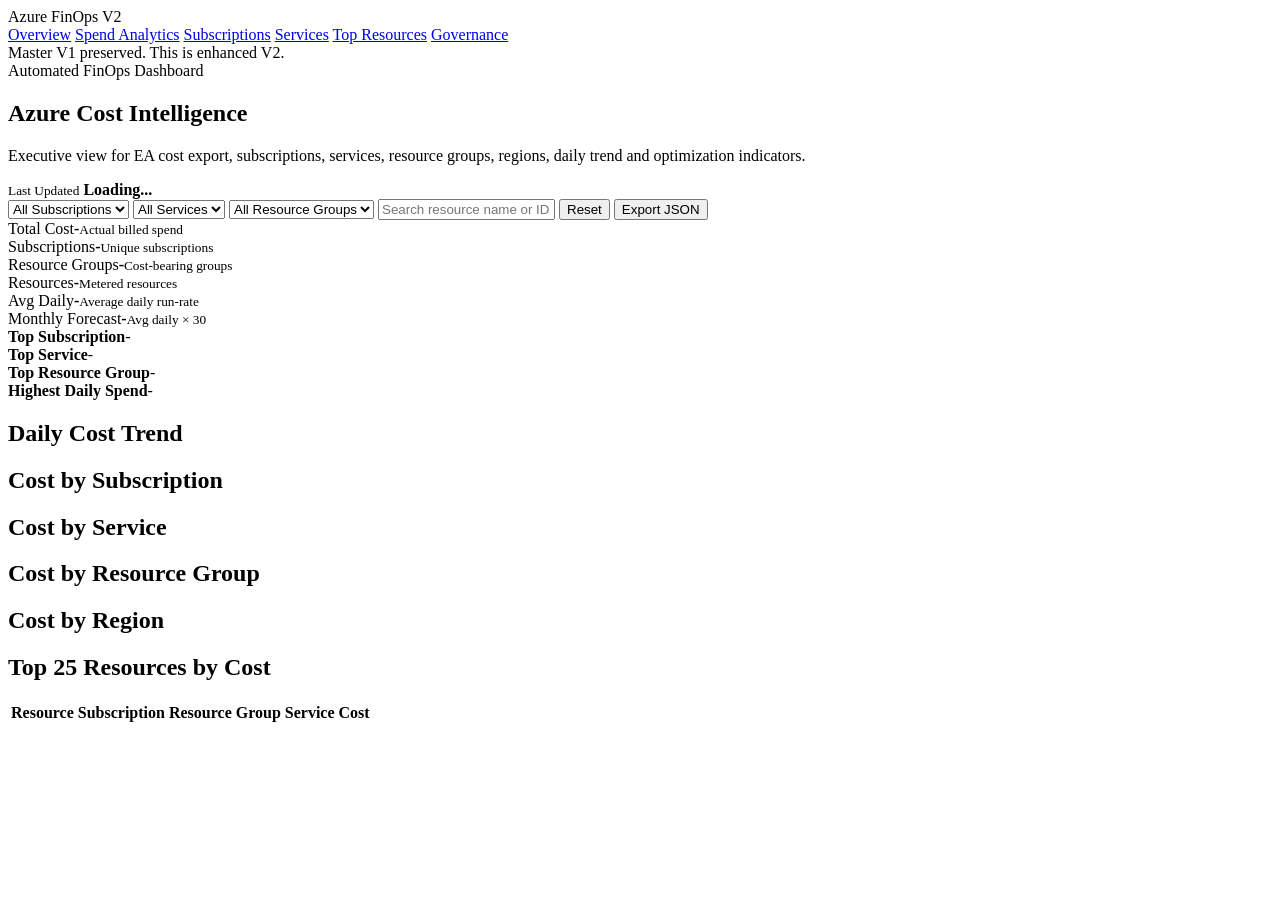
==== azure-finops-poc-v2/index.html @ 98c6f837 "Add Azure FinOps Dashboard V2 enhanced UI" ====
<!DOCTYPE html>
<html lang="en">
<head>
  <meta charset="UTF-8" />
  <meta name="viewport" content="width=device-width, initial-scale=1.0" />
  <title>Azure FinOps Dashboard V2</title>
  <link rel="stylesheet" href="v2.css" />
</head>
<body>
<div class="shell">
  <aside class="side">
    <div class="logo">Azure FinOps <span>V2</span></div>
    <a href="#overview" class="active">Overview</a>
    <a href="#spend">Spend Analytics</a>
    <a href="#subscriptions">Subscriptions</a>
    <a href="#services">Services</a>
    <a href="#resources">Top Resources</a>
    <a href="#governance">Governance</a>
    <div class="mini">Master V1 preserved. This is enhanced V2.</div>
  </aside>

  <main>
    <section class="hero" id="overview">
      <div>
        <div class="eyebrow">Automated FinOps Dashboard</div>
        <h1>Azure Cost Intelligence</h1>
        <p>Executive view for EA cost export, subscriptions, services, resource groups, regions, daily trend and optimization indicators.</p>
      </div>
      <div class="refreshBox">
        <small>Last Updated</small>
        <b id="lastUpdated">Loading...</b>
        <span id="sourceBlob"></span>
      </div>
    </section>

    <section class="toolbar">
      <select id="subscriptionFilter"><option value="all">All Subscriptions</option></select>
      <select id="serviceFilter"><option value="all">All Services</option></select>
      <select id="resourceGroupFilter"><option value="all">All Resource Groups</option></select>
      <input id="resourceSearch" placeholder="Search resource name or ID" />
      <button id="resetFilters">Reset</button>
      <button id="exportJson">Export JSON</button>
    </section>

    <section class="kpis">
      <div class="kpi blue"><span>Total Cost</span><strong id="totalCost">-</strong><small>Actual billed spend</small></div>
      <div class="kpi green"><span>Subscriptions</span><strong id="subscriptionCount">-</strong><small>Unique subscriptions</small></div>
      <div class="kpi purple"><span>Resource Groups</span><strong id="resourceGroupCount">-</strong><small>Cost-bearing groups</small></div>
      <div class="kpi cyan"><span>Resources</span><strong id="resourceCount">-</strong><small>Metered resources</small></div>
      <div class="kpi orange"><span>Avg Daily</span><strong id="avgDailyCost">-</strong><small>Average daily run-rate</small></div>
      <div class="kpi red"><span>Monthly Forecast</span><strong id="monthlyRunRate">-</strong><small>Avg daily × 30</small></div>
    </section>

    <section class="insights" id="governance">
      <div><b>Top Subscription</b><span id="topSubscription">-</span></div>
      <div><b>Top Service</b><span id="topService">-</span></div>
      <div><b>Top Resource Group</b><span id="topResourceGroup">-</span></div>
      <div><b>Highest Daily Spend</b><span id="highestDay">-</span></div>
    </section>

    <section class="grid two" id="spend">
      <div class="panel"><h2>Daily Cost Trend</h2><div id="dailyTrendChart" class="trend"></div></div>
      <div class="panel"><h2>Cost by Subscription</h2><div id="subscriptionChart" class="bars"></div></div>
    </section>

    <section class="grid three" id="subscriptions">
      <div class="panel"><h2>Cost by Service</h2><div id="serviceChart" class="bars compact"></div></div>
      <div class="panel"><h2>Cost by Resource Group</h2><div id="resourceGroupChart" class="bars compact"></div></div>
      <div class="panel"><h2>Cost by Region</h2><div id="regionChart" class="bars compact"></div></div>
    </section>

    <section class="panel tablePanel" id="resources">
      <div class="panelHead"><h2>Top 25 Resources by Cost</h2><span id="tableInfo"></span></div>
      <table>
        <thead><tr><th>Resource</th><th>Subscription</th><th>Resource Group</th><th>Service</th><th>Cost</th></tr></thead>
        <tbody id="topResources"></tbody>
      </table>
    </section>
  </main>
</div>
<script src="v2.js"></script>
</body>
</html>
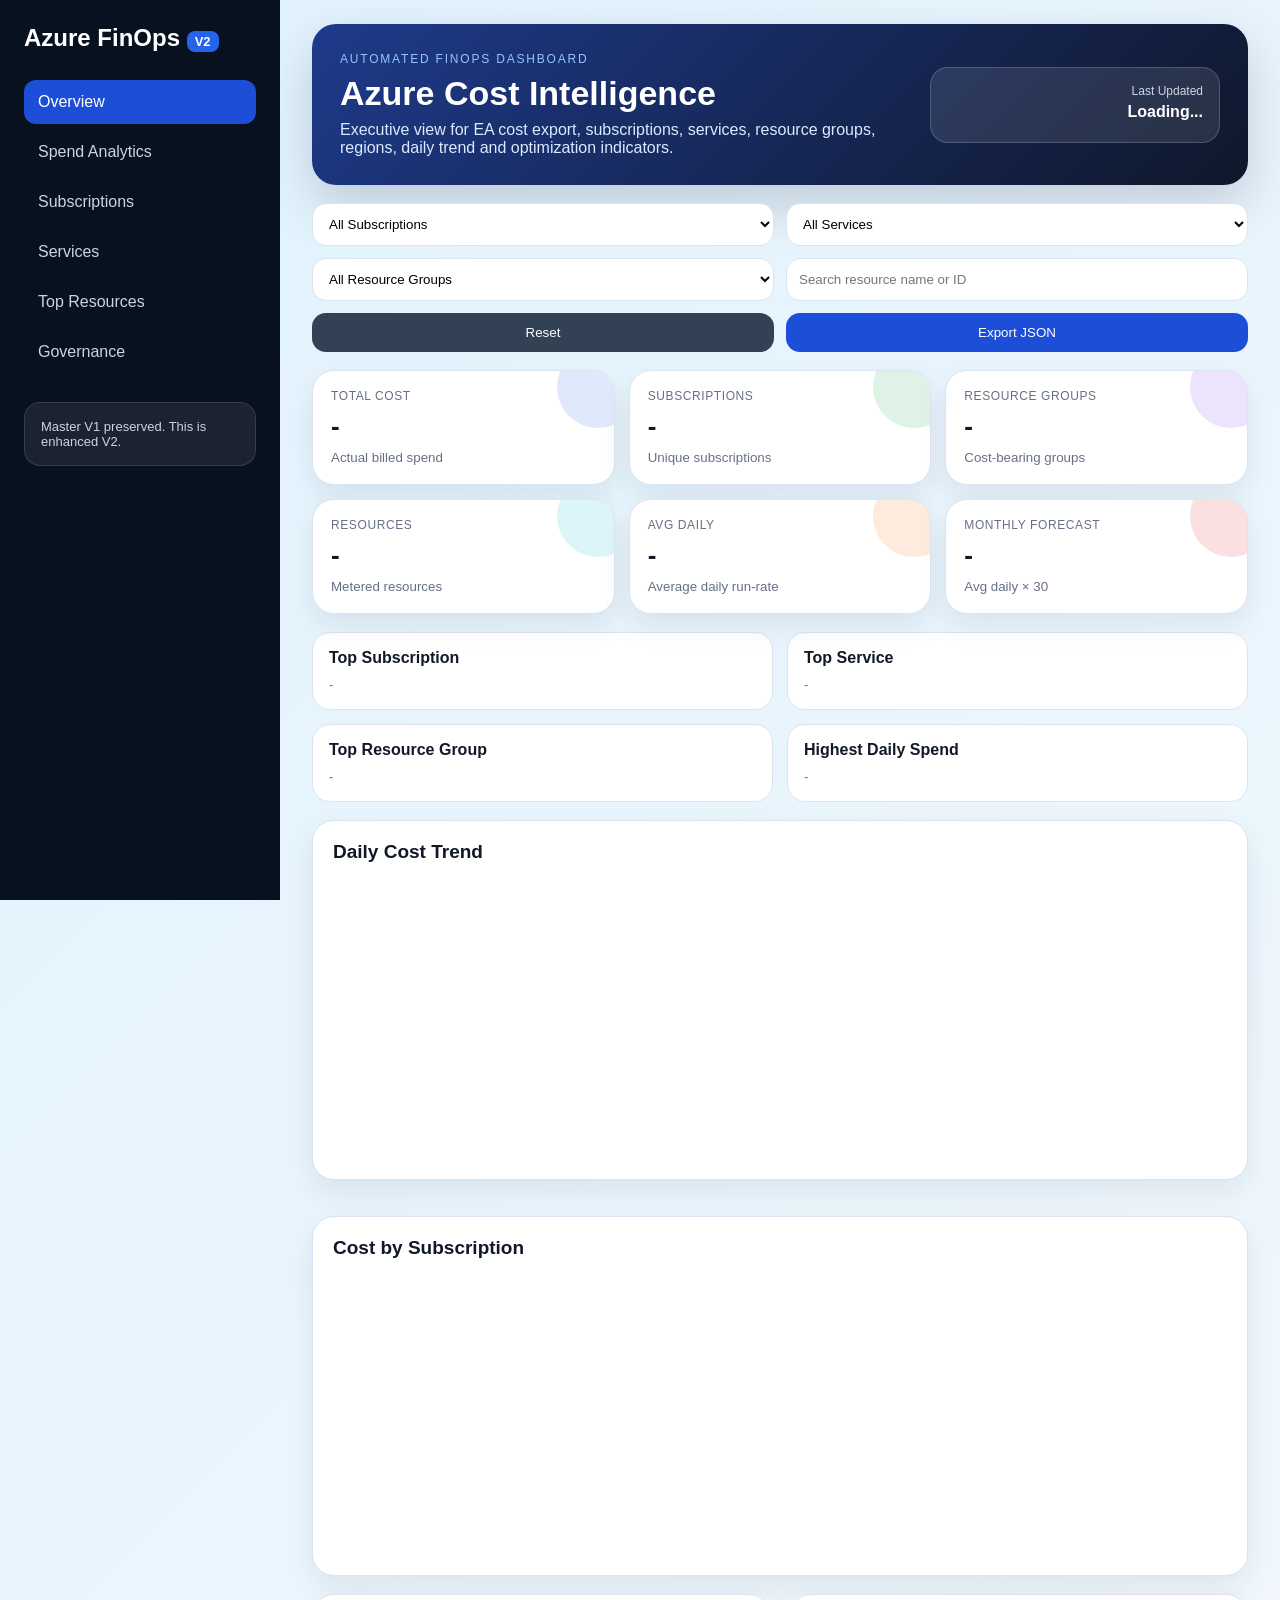
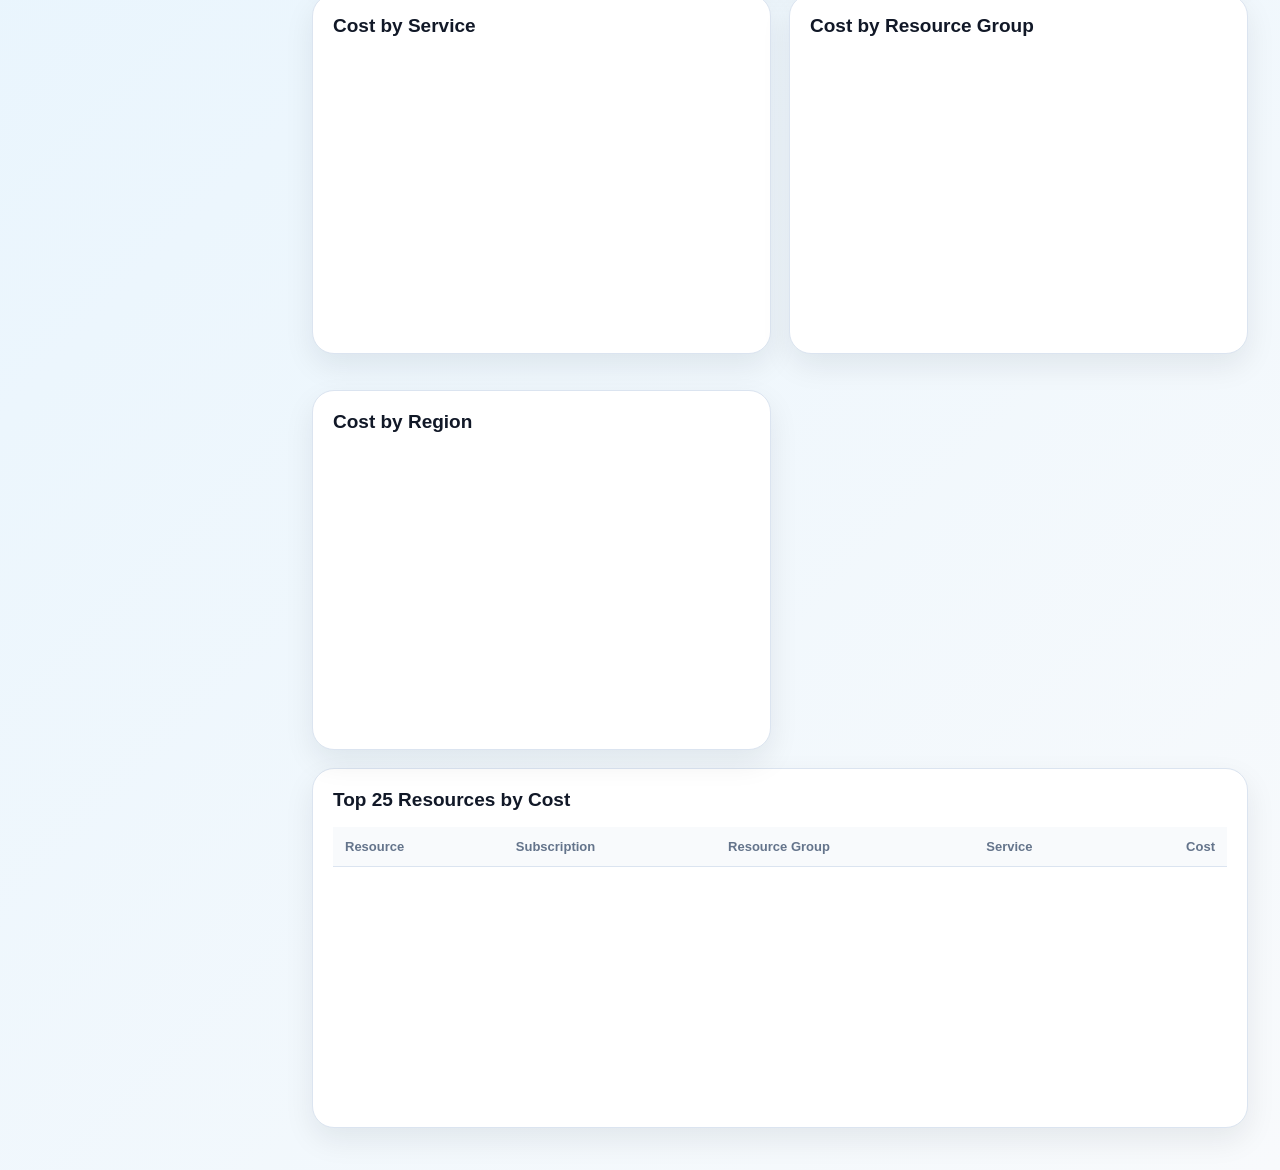
==== commit 003eb772: "Force V2 dashboard to load latest JavaScript" ====
--- a/azure-finops-poc-v2/index.html
+++ b/azure-finops-poc-v2/index.html
@@ -4,7 +4,7 @@
   <meta charset="UTF-8" />
   <meta name="viewport" content="width=device-width, initial-scale=1.0" />
   <title>Azure FinOps Dashboard V2</title>
-  <link rel="stylesheet" href="v2.css" />
+  <link rel="stylesheet" href="v2.css?v=2.1" />
 </head>
 <body>
 <div class="shell">
@@ -78,6 +78,6 @@
     </section>
   </main>
 </div>
-<script src="v2.js"></script>
+<script src="v2.js?v=2.1"></script>
 </body>
 </html>
--- a/azure-finops-poc-v2/v2.css
+++ b/azure-finops-poc-v2/v2.css
@@ -0,0 +1 @@
+:root{--bg:#eef3fb;--dark:#08111f;--panel:#ffffff;--text:#111827;--muted:#667085;--border:#dbe4f0;--blue:#2563eb;--green:#16a34a;--purple:#7c3aed;--cyan:#06b6d4;--orange:#f97316;--red:#dc2626}*{box-sizing:border-box}body{margin:0;font-family:Segoe UI,Arial,sans-serif;background:linear-gradient(135deg,#e0f2fe,#f8fafc);color:var(--text)}.shell{display:grid;grid-template-columns:280px 1fr;min-height:100vh}.side{background:var(--dark);color:white;padding:24px;position:sticky;top:0;height:100vh}.logo{font-weight:800;font-size:24px;margin-bottom:28px}.logo span{background:#2563eb;border-radius:8px;padding:3px 8px;font-size:13px}.side a{display:block;color:#cbd5e1;text-decoration:none;padding:13px 14px;border-radius:12px;margin:6px 0}.side a:hover,.side a.active{background:#1d4ed8;color:#fff}.mini{margin-top:28px;background:rgba(255,255,255,.08);border:1px solid rgba(255,255,255,.12);border-radius:16px;padding:16px;color:#cbd5e1;font-size:13px}main{padding:24px 32px;min-width:0}.hero{display:flex;justify-content:space-between;gap:20px;align-items:center;background:linear-gradient(135deg,#1e3a8a,#0f172a);color:white;border-radius:24px;padding:28px;margin-bottom:18px;box-shadow:0 20px 50px rgba(15,23,42,.18)}.eyebrow{color:#93c5fd;text-transform:uppercase;font-size:12px;letter-spacing:.15em}.hero h1{margin:8px 0;font-size:34px}.hero p{margin:0;color:#dbeafe;max-width:850px}.refreshBox{background:rgba(255,255,255,.1);border:1px solid rgba(255,255,255,.18);border-radius:18px;padding:16px;text-align:right;min-width:290px}.refreshBox small,.refreshBox span{display:block;color:#cbd5e1;font-size:12px}.refreshBox b{display:block;margin:5px 0}.toolbar{display:grid;grid-template-columns:repeat(4,1fr) auto auto;gap:12px;margin-bottom:18px}.toolbar select,.toolbar input,.toolbar button{border:1px solid var(--border);border-radius:14px;padding:12px;background:white}.toolbar button{background:#1d4ed8;color:white;cursor:pointer;border:0}.toolbar button:first-of-type{background:#334155}.kpis{display:grid;grid-template-columns:repeat(6,1fr);gap:14px;margin-bottom:18px}.kpi{background:var(--panel);border:1px solid var(--border);border-radius:22px;padding:18px;box-shadow:0 12px 30px rgba(15,23,42,.08);position:relative;overflow:hidden}.kpi:after{content:"";position:absolute;right:-25px;top:-25px;width:82px;height:82px;border-radius:50%;opacity:.14;background:var(--blue)}.kpi.green:after{background:var(--green)}.kpi.purple:after{background:var(--purple)}.kpi.cyan:after{background:var(--cyan)}.kpi.orange:after{background:var(--orange)}.kpi.red:after{background:var(--red)}.kpi span{display:block;color:var(--muted);font-size:12px;text-transform:uppercase;letter-spacing:.05em}.kpi strong{display:block;margin:8px 0 6px;font-size:26px}.kpi small{color:var(--muted)}.insights{display:grid;grid-template-columns:repeat(4,1fr);gap:14px;margin-bottom:18px}.insights div{background:white;border:1px solid var(--border);border-radius:18px;padding:16px}.insights b{display:block;margin-bottom:8px}.insights span{color:var(--muted);font-size:13px}.grid{display:grid;gap:18px}.grid.two{grid-template-columns:1.2fr 1fr}.grid.three{grid-template-columns:repeat(3,1fr)}.panel{background:white;border:1px solid var(--border);border-radius:22px;padding:20px;box-shadow:0 12px 30px rgba(15,23,42,.08);margin-bottom:18px;min-height:360px}.panel h2{margin:0 0 16px;font-size:19px}.panelHead{display:flex;justify-content:space-between;align-items:center}.panelHead span{color:var(--muted);font-size:13px}.bars{display:flex;flex-direction:column;gap:13px}.barRow{display:grid;grid-template-columns:190px 1fr 90px;gap:12px;align-items:center}.compact .barRow{grid-template-columns:130px 1fr 80px}.barLabel{font-size:13px;white-space:nowrap;overflow:hidden;text-overflow:ellipsis;color:#334155}.barTrack{height:20px;background:#eef2ff;border-radius:999px;overflow:hidden}.barFill{height:100%;border-radius:999px}.barValue{text-align:right;font-weight:700;font-size:13px}.trend{display:flex;align-items:end;gap:10px;min-height:260px;overflow-x:auto;padding:10px 0}.trendCol{min-width:76px;text-align:center}.trendValue{font-size:11px;color:#475569;margin-bottom:5px}.trendBar{width:34px;margin:auto;background:linear-gradient(180deg,#2563eb,#06b6d4);border-radius:10px 10px 0 0}.trendLabel{font-size:11px;color:#64748b;margin-top:8px;transform:rotate(-25deg);white-space:nowrap}.empty{display:flex;align-items:center;justify-content:center;height:250px;border:1px dashed var(--border);border-radius:16px;background:#f8fafc;color:var(--muted)}table{width:100%;border-collapse:collapse}th,td{padding:12px;border-bottom:1px solid var(--border);font-size:13px;text-align:left}th{background:#f8fafc;color:#64748b}td:last-child,th:last-child{text-align:right}.pill{background:#eff6ff;color:#1d4ed8;border-radius:999px;padding:4px 9px;display:inline-block}@media(max-width:1300px){.kpis{grid-template-columns:repeat(3,1fr)}.toolbar,.insights,.grid.three{grid-template-columns:1fr 1fr}.grid.two{grid-template-columns:1fr}}@media(max-width:850px){.shell{grid-template-columns:1fr}.side{position:relative;height:auto}.kpis,.toolbar,.insights,.grid.three{grid-template-columns:1fr}.hero{display:block}.refreshBox{text-align:left;margin-top:16px}.barRow,.compact .barRow{grid-template-columns:1fr}.barValue{text-align:left}}
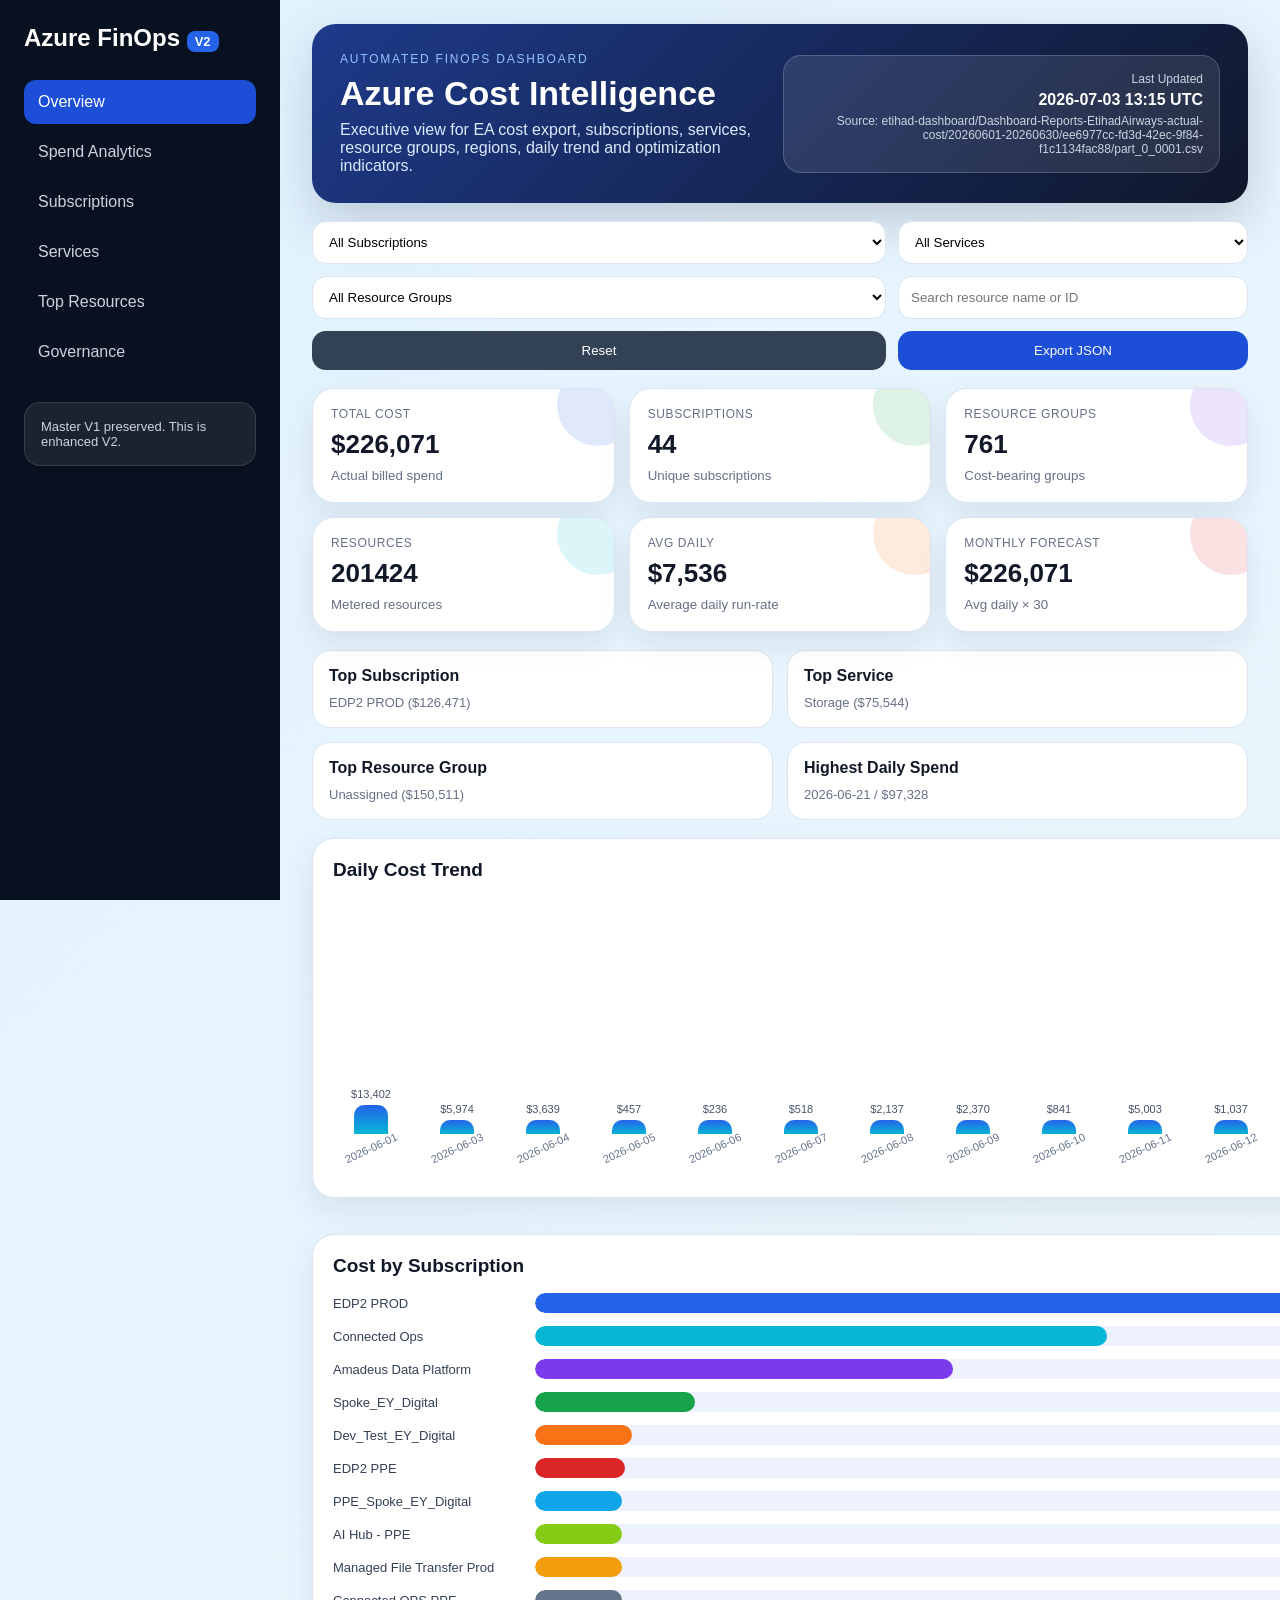
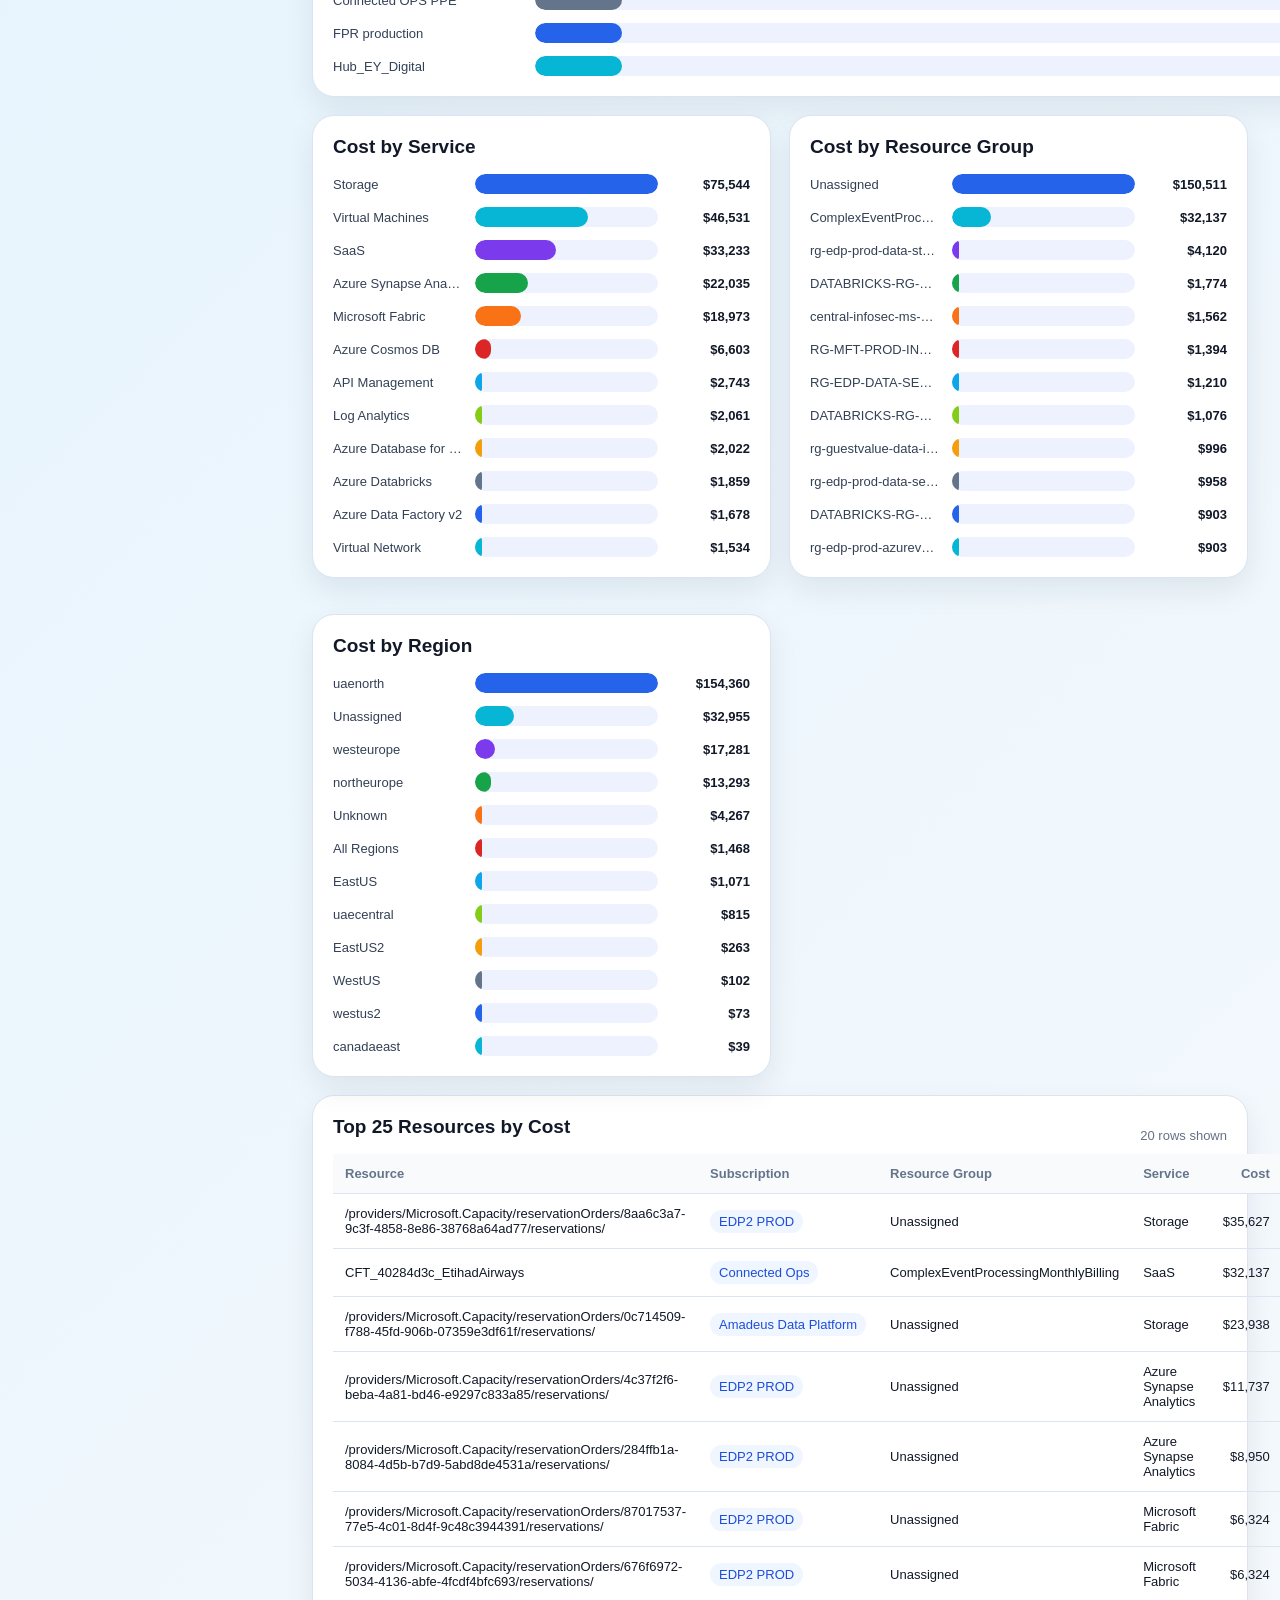
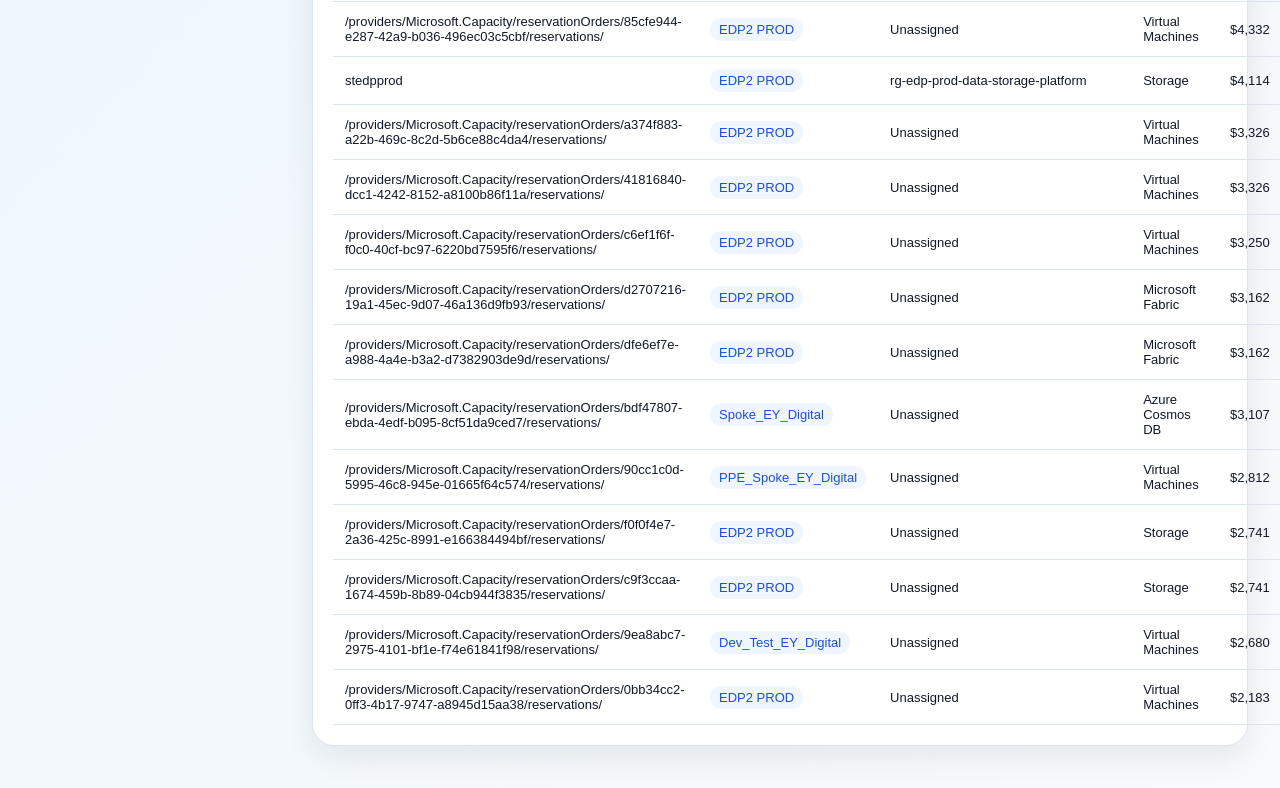
==== commit 11f2c31a: "Point V2 dashboard to fixed loader" ====
--- a/azure-finops-poc-v2/index.html
+++ b/azure-finops-poc-v2/index.html
@@ -4,7 +4,7 @@
   <meta charset="UTF-8" />
   <meta name="viewport" content="width=device-width, initial-scale=1.0" />
   <title>Azure FinOps Dashboard V2</title>
-  <link rel="stylesheet" href="v2.css?v=2.1" />
+  <link rel="stylesheet" href="v2.css?v=3.0" />
 </head>
 <body>
 <div class="shell">
@@ -78,6 +78,6 @@
     </section>
   </main>
 </div>
-<script src="v2.js?v=2.1"></script>
+<script src="v2-fixed.js?v=3.0"></script>
 </body>
 </html>
